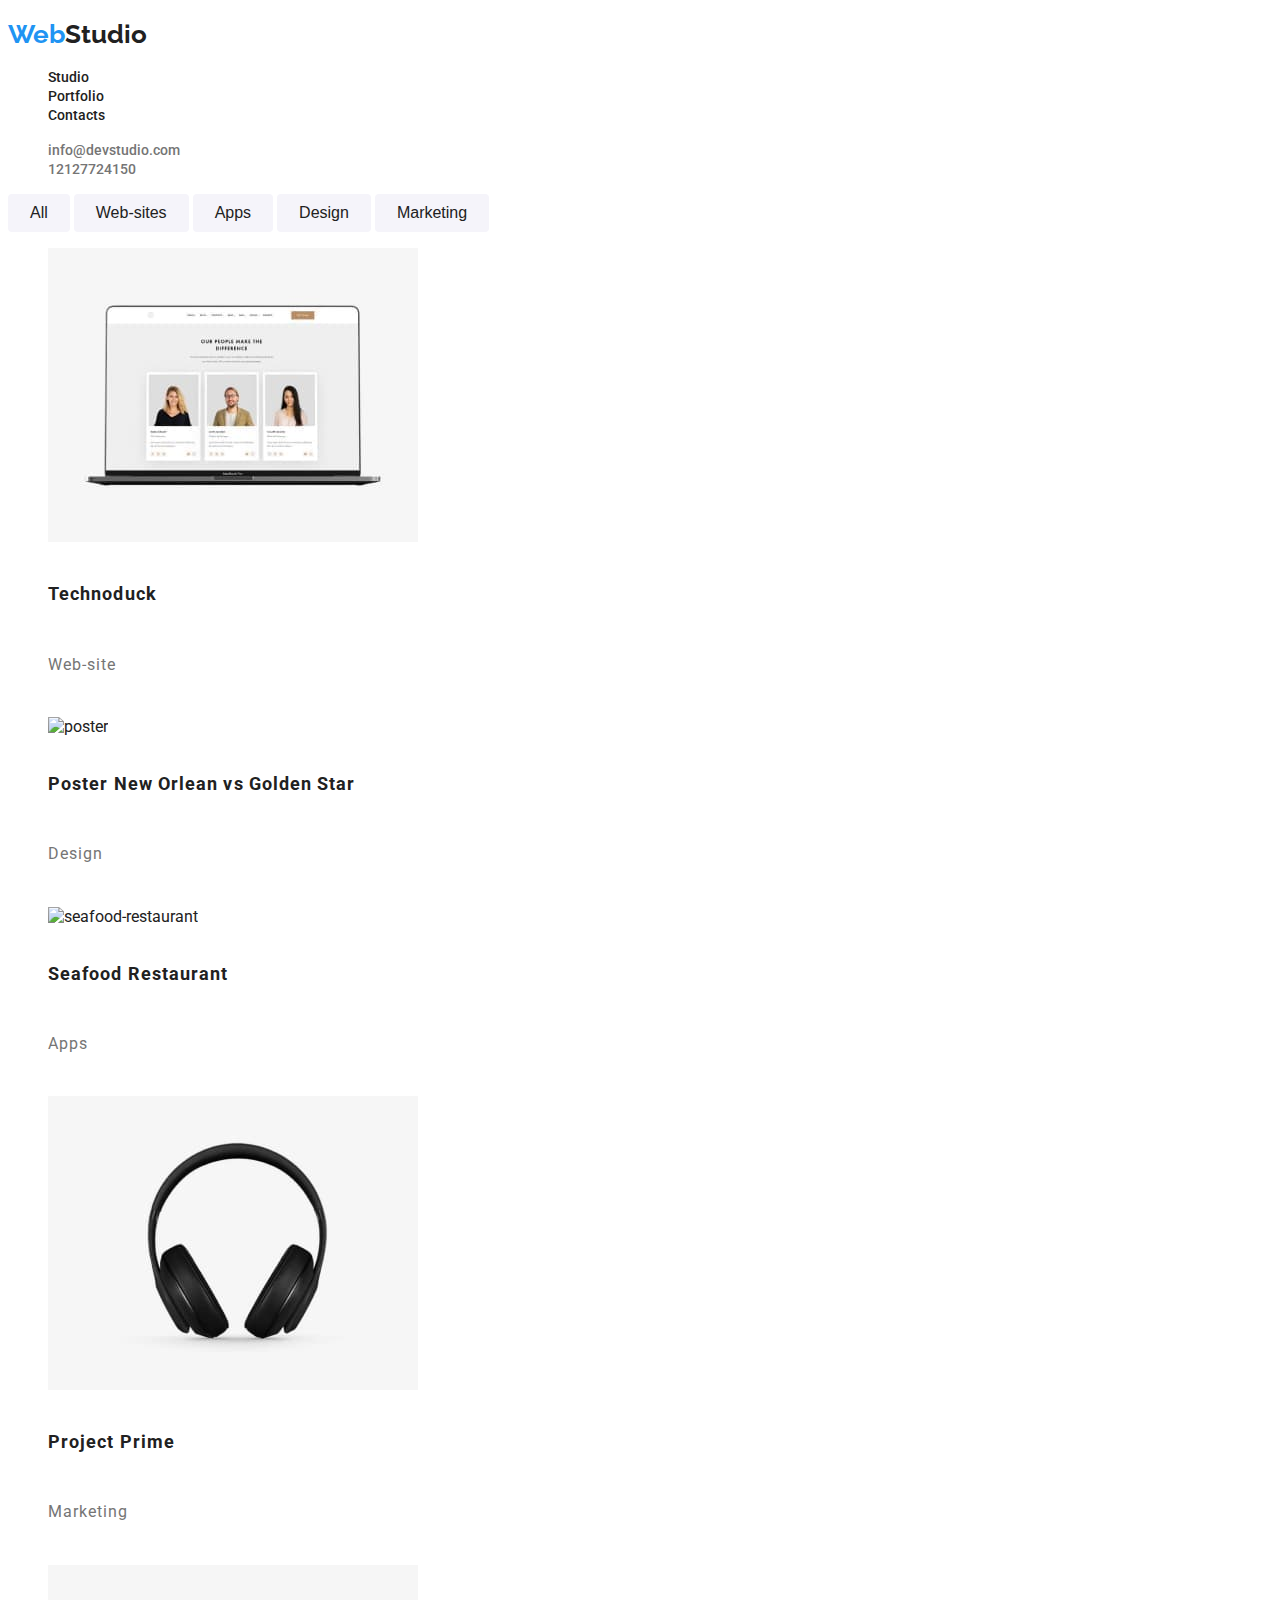
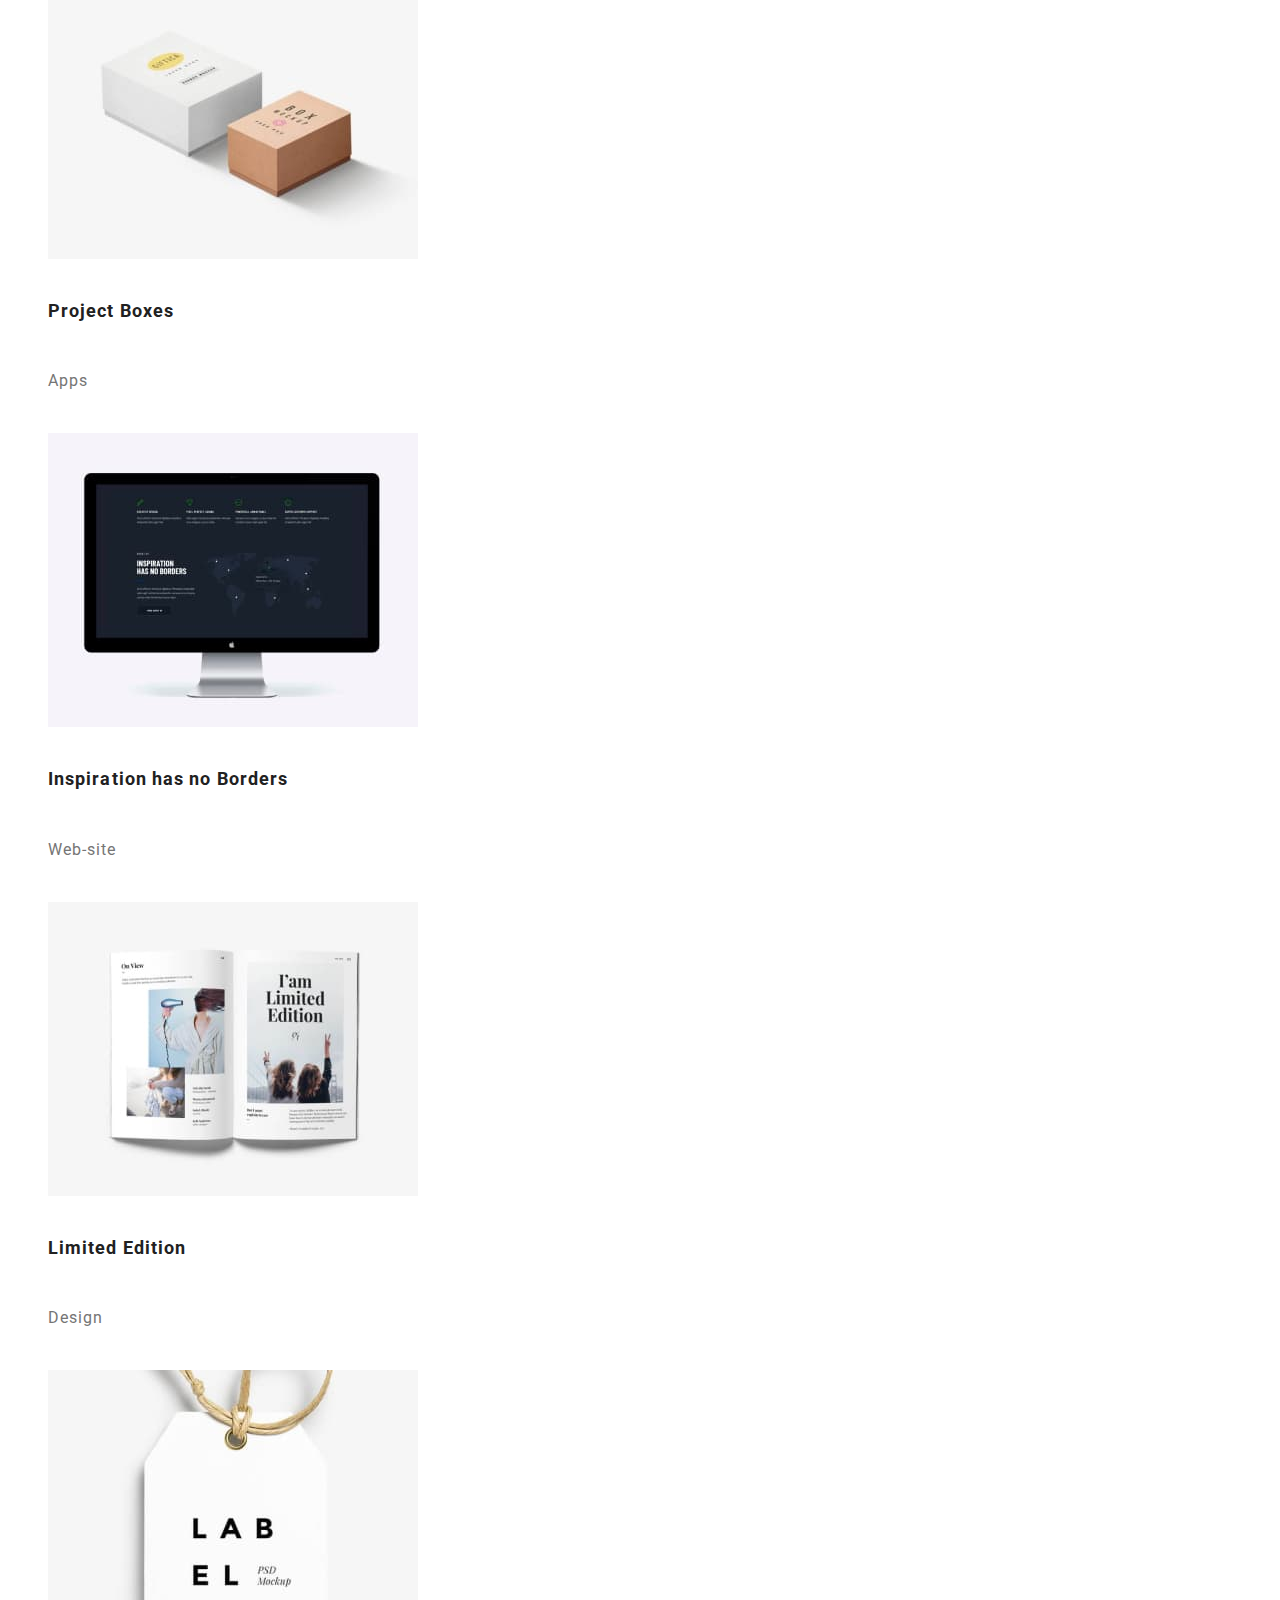
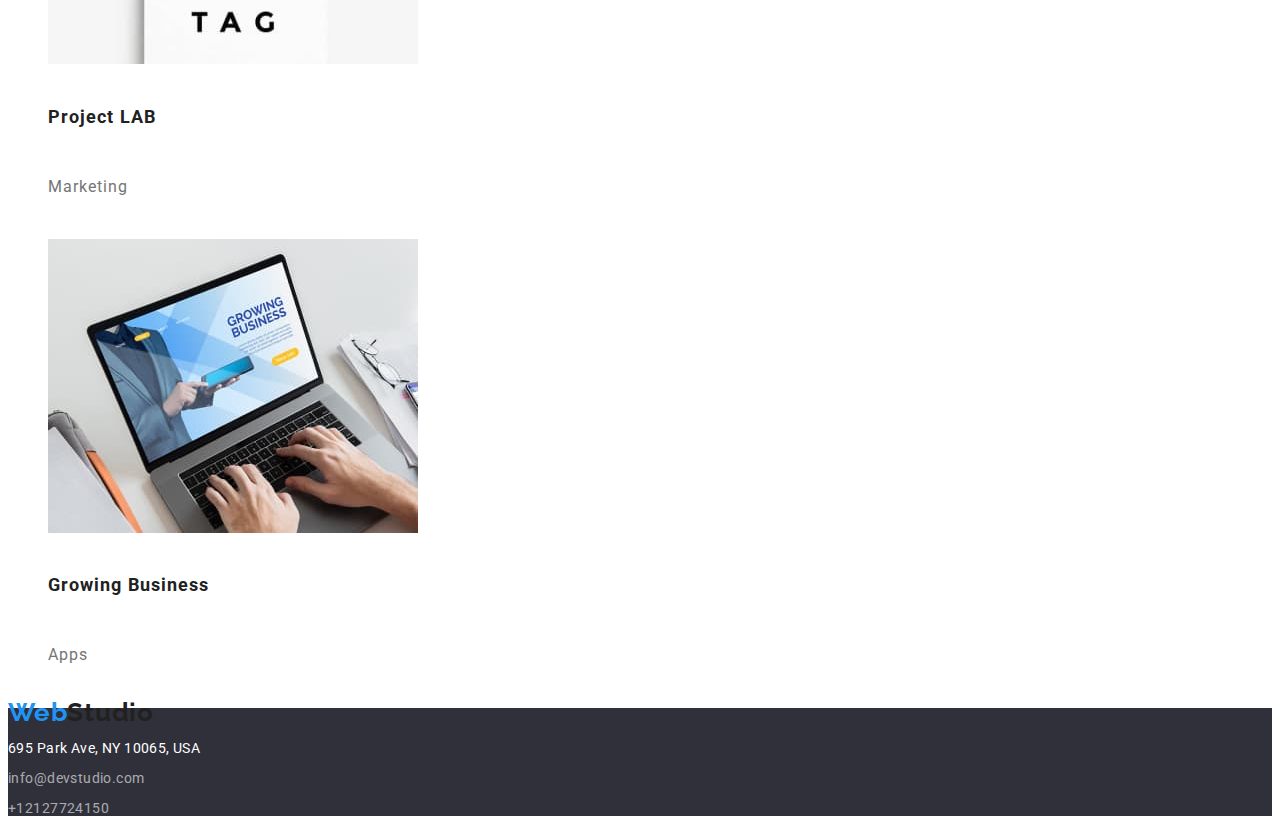
==== portofoliu.html @ d5cae581 "Initial commit" ====
<!DOCTYPE html>
<html lang="en">
  <head>
    <meta charset="UTF-8" />
    <meta name="viewport" content="width=device-width, initial-scale=1.0" />
    <link rel="preconnect" href="https://fonts.googleapis.com" />
    <link rel="preconnect" href="https://fonts.gstatic.com" crossorigin />
    <link
      href="https://fonts.googleapis.com/css2?family=Raleway:ital,wght@0,100..900;1,100..900&display=swap"
      rel="stylesheet"
    />
    <link rel="preconnect" href="https://fonts.googleapis.com" />
    <link rel="preconnect" href="https://fonts.gstatic.com" crossorigin />
    <link
      href="https://fonts.googleapis.com/css2?family=Roboto:ital,wght@0,100;0,300;0,400;0,500;0,700;0,900;1,100;1,300;1,400;1,500;1,700;1,900&display=swap"
      rel="stylesheet"
    />
    <link rel="stylesheet" href="/.css/style.css" />
    <title>Document</title>
  </head>
  <body>
    <!--header section-->
    <header class="header">
      <nav class="header__navigation">
        <div class="logo">
          <h3>
            <a href="#">Web<span>Studio</span></a>
          </h3>
        </div>

        <ul class="about">
          <li><a class="about__studio" href="index.html">Studio</a></li>
          <li><a href="portofoliu.html">Portfolio</a></li>
          <li><a href="#">Contacts</a></li>
        </ul>
      </nav>
      <!--info section-->
      <div>
        <ul class="header__info">
          <li>
            <a class="header__mail" href="mailto:info@devstudio.com"
              >info@devstudio.com</a
            >
          </li>
          <li><a href="tel:+12127724150">12127724150</a></li>
        </ul>
      </div>
    </header>

    <main>
      <!--buttons section-->
      <section class="buttons">
        <button type="button">All</button>
        <button type="button">Web-sites</button>
        <button type="button">Apps</button>
        <button type="button">Design</button>
        <button type="button">Marketing</button>
      </section>

      <!--images section-->
      <section class="img">
        <ul>
          <li>
            <img src="images/Technoduck.jpg" alt="laptop" width="150" />
            <h5>Technoduck</h5>
            <h6>Web-site</h6>
          </li>
          <li>
            <img
              src="images/Poster-New-Orlean-vs-Golden-Star.jpg"
              alt="poster"
              width="150"
            />
            <h5>Poster New Orlean vs Golden Star</h5>
            <h6>Design</h6>
          </li>
          <li>
            <img
              src="images/Seafood-Restaurant.jpg"
              alt="seafood-restaurant"
              width="150"
            />
            <h5>Seafood Restaurant</h5>
            <h6>Apps</h6>
          </li>
        </ul>
        <ul>
          <li>
            <img src="images/Project-Prime.jpg" alt="ear-phones" width="150" />
            <h5>Project Prime</h5>
            <h6>Marketing</h6>
          </li>
          <li>
            <img src="images/Project-Boxes.jpg" alt="two-boxex" width="150" />
            <h5>Project Boxes</h5>
            <h6>Apps</h6>
          </li>
          <li>
            <img
              src="images/Inspiration-has-no-Borders.jpg"
              alt="monitor-pc"
              width="150"
            />
            <h5>Inspiration has no Borders</h5>
            <h6>Web-site</h6>
          </li>
        </ul>
        <ul>
          <li>
            <img src="images/Limited-Edition.jpg" alt="book" width="150" />
            <h5>Limited Edition</h5>
            <h6>Design</h6>
          </li>
          <li>
            <img src="images/Project-LAB.jpg" alt="book-mark" width="150" />
            <h5>Project LAB</h5>
            <h6>Marketing</h6>
          </li>
          <li>
            <img
              src="images/Growing-Business.jpg"
              alt="laptop-description"
              width="150"
            />
            <h5>Growing Business</h5>
            <h6>Apps</h6>
          </li>
        </ul>
      </section>
    </main>

    <!--footer section-->
    <footer class="footer">
      <h3>
        <a class="footer__logo" href="#">Web<span>Studio</span></a>
      </h3>
      <address class="footer__adr">695 Park Ave, NY 10065, USA</address>
      <p>
        <a class="footer__mail" href="mailto:info@devstudio.com"
          >info@devstudio.com</a
        >
      </p>
      <a class="footer__tel" href="tel:+12127724150">+12127724150</a>
    </footer>
  </body>
</html>
---- .css/style.css ----
:root {
  --blue: rgb(32, 148, 243);
  --white: rgba(255, 255, 255, 1);
  --black: rgba(33, 33, 33, 1);
  --light-black: rgba(117, 117, 117, 1);
  --button-color: #f5f4fa;
  --footer-color: rgba(47, 48, 58, 1);
  --another-color: rgba(255, 255, 255, 0.6);
  --button-color: rgba(245, 244, 250, 1);
  --primary-font: 'roboto', sans-serif;
  --secundary-font: 'raleway', sans-serif;
}

body {
  font-family: var(--primary-font);
  color: var(--black);
}

main {
  font-family: var(--primary-font);
}
li {
  list-style: none;
}
a {
  text-decoration: none;
}

.logo a {
  text-decoration: none;
  color: var(--blue);
  font-family: var(--secundary-font);
  font-size: 26px;
}
.logo a span {
  color: var(--black);
}
.about a {
  font-weight: 500;
  font-size: 14px;
  line-height: 16px;
  color: var(--black);
}
.about a:hover {
  color: var(--blue);
}
.about a:focus {
  color: var(--blue);
}

.header__info a {
  color: var(--light-black);
  font-weight: 500;
  font-size: 14px;
  line-height: 16px;
}
.header__info a:hover {
  display: flex;
  color: var(--blue);
}
.header__info a:focus {
  color: var(--blue);
}
.solution {
  background-color: var(--footer-color);
}
.solution__title {
  color: var(--white);
  font-family: var(--primary-font);
  font-size: 44px;
  font-weight: 900;
  line-height: 60px;
  letter-spacing: 0.06em;
  text-align: center;
}
.button {
  cursor: pointer;
  font-family: var(--primary-font);
  color: var(--white);
  font-size: 16px;
  font-weight: 700;
  line-height: 30px;
  letter-spacing: 0.06em;
  text-align: center;
  background-color: var(--blue);
  border-radius: 4px;
  border: none;
  padding: 10px 19px 10px 20px;
}
.button:hover {
  border: none;
  background-color: blue;
  color: var(--white);
}
.button:focus {
  background-color: blue;
  opacity: 0.9;
}

.hero-section h5 {
  font-size: 14px;
  font-weight: 700;
  line-height: 16.41px;
  letter-spacing: 0.03em;
  text-align: left;
}
.hero-section p {
  font-size: 14px;
  font-weight: 400;
  line-height: 24px;
  letter-spacing: 0.03em;
  text-align: left;
}
.main h2 {
  font-size: 36px;
  font-weight: 700;
  line-height: 42.19px;
  letter-spacing: 0.03em;
  text-align: center;
}

.what-we-do img {
  width: 370px;
  height: 294px;
  top: 1061px;
  left: 215px;
  gap: 0px;
}
.the-team img {
  width: 270px;
  height: 260px;
  top: 1635px;
  left: 215px;
  gap: 0px;
}
.the-team h5 {
  font-size: 16px;
  font-weight: 500;
  line-height: 18.75px;
  letter-spacing: 0.03em;
  text-align: center;
}
.the-team p {
  font-size: 16px;
  font-weight: 400;
  line-height: 18.75px;
  letter-spacing: 0.03em;
  text-align: center;
  color: var(--light-black);
}
.buttons button {
  cursor: pointer;
  background-color: var(--button-color);
  font-weight: 500;
  font-size: 16px;
  line-height: 26px;
  color: var(--black);
  align-content: center;
  border-radius: 4px;
  border: none;
  padding: 6px 22px;
}

.buttons :hover {
  background-color: var(--blue);
  color: var(--white);
}

.buttons :focus {
  color: var(--white);
  background-color: var(--blue);
}

.img img {
  width: 370px;
  height: 294px;
}

.img h5 {
  font-weight: 700;
  font-size: 18px;
  line-height: 36px;
  color: var(--black);
  letter-spacing: 0.06em;
}

.img h6 {
  font-weight: 400;
  font-size: 16px;
  line-height: 30px;
  color: var(--light-black);
  letter-spacing: 0.06em;
}
.footer {
  background-color: var(--footer-color);
  font-family: var(--primary-font);
  font-weight: 400;
  font-size: 14px;
  line-height: 16px;
  letter-spacing: 0.03em;
}
.footer__adr:hover,
.footer__mail:hover,
.footer__tel:hover {
  color: var(--blue);
}
.footer__adr:focus,
.footer__mail:focus,
.footer__tel:focus {
  color: var(--blue);
}

.footer__logo {
  text-decoration: none;
  font-weight: 700;
  color: var(--blue);
  font-family: var(--secundary-font);
  line-height: 30%;
  font-size: 26px;
  letter-spacing: 0.03em;
}

.footer__logo span {
  color: var(--black);
}
.footer__adr {
  font-style: normal;
  color: var(--white);
}

.footer__mail,
.footer__tel {
  color: var(--another-color);
}
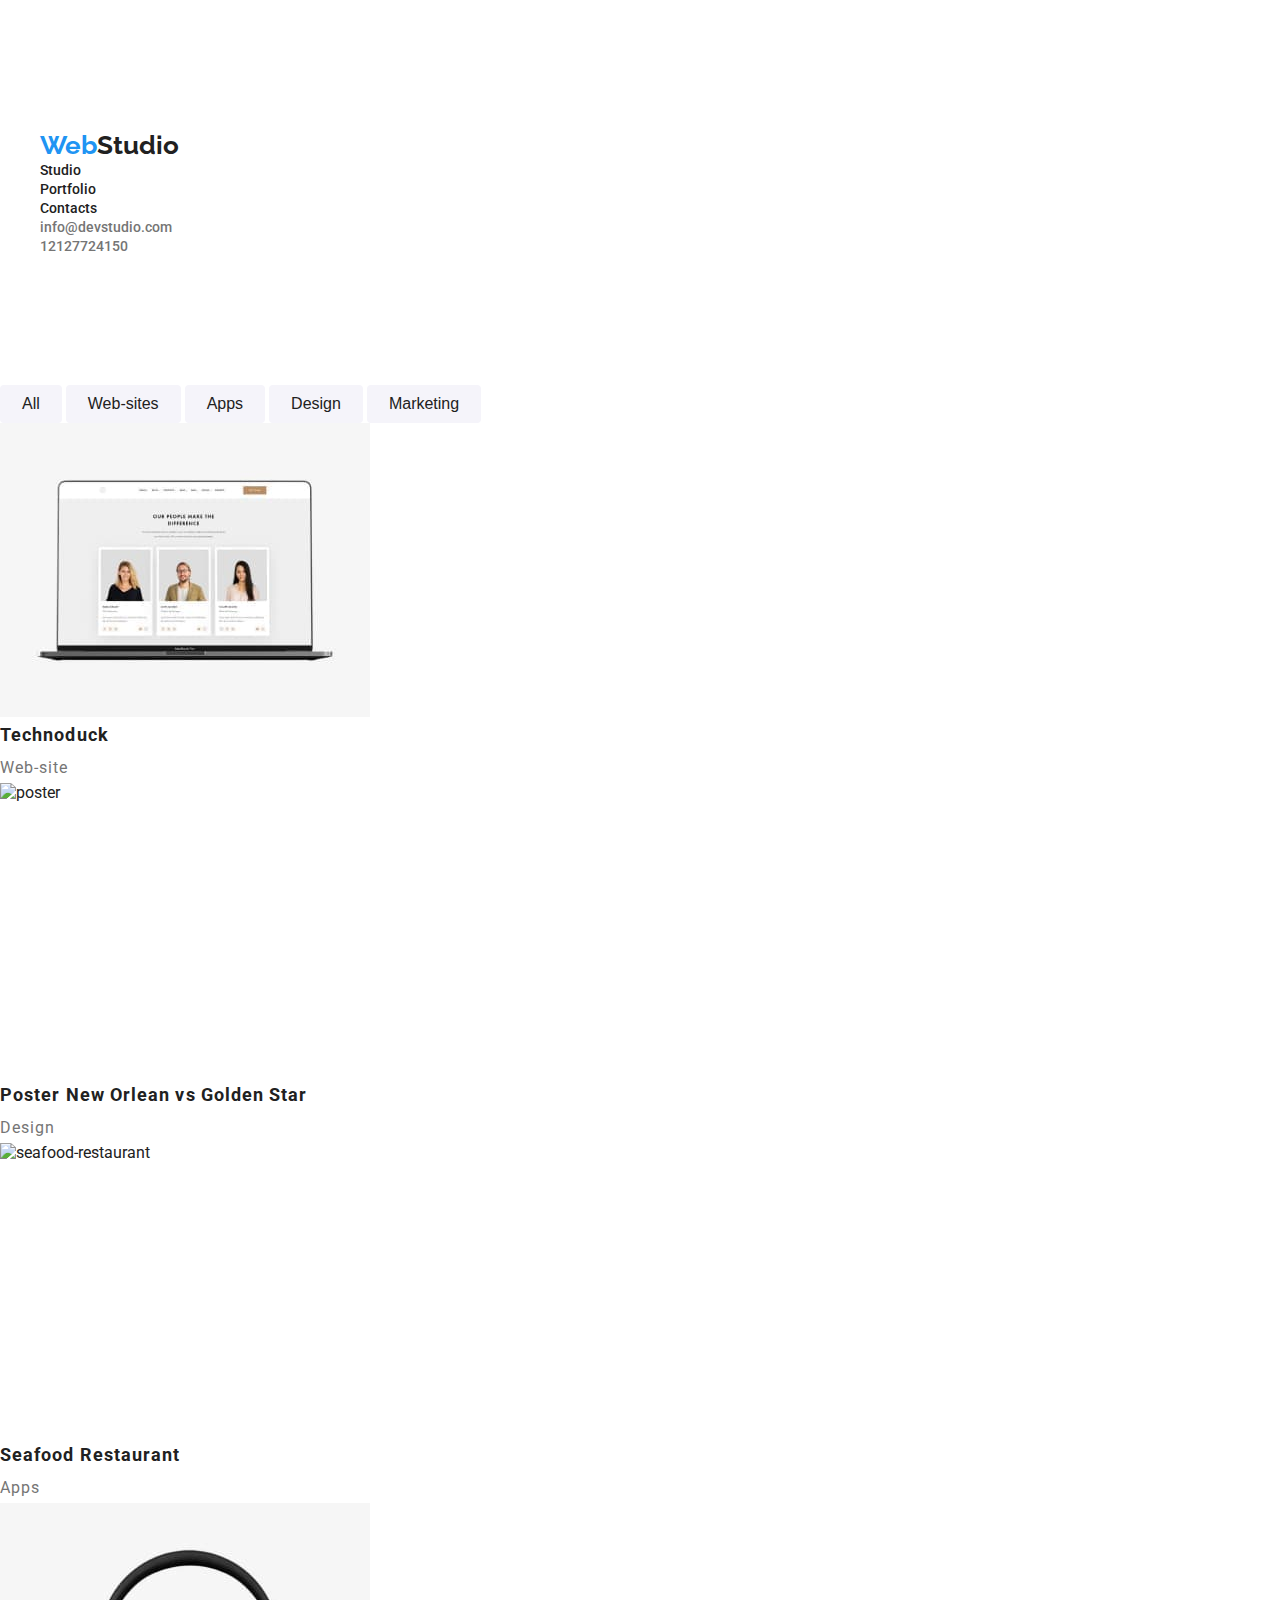
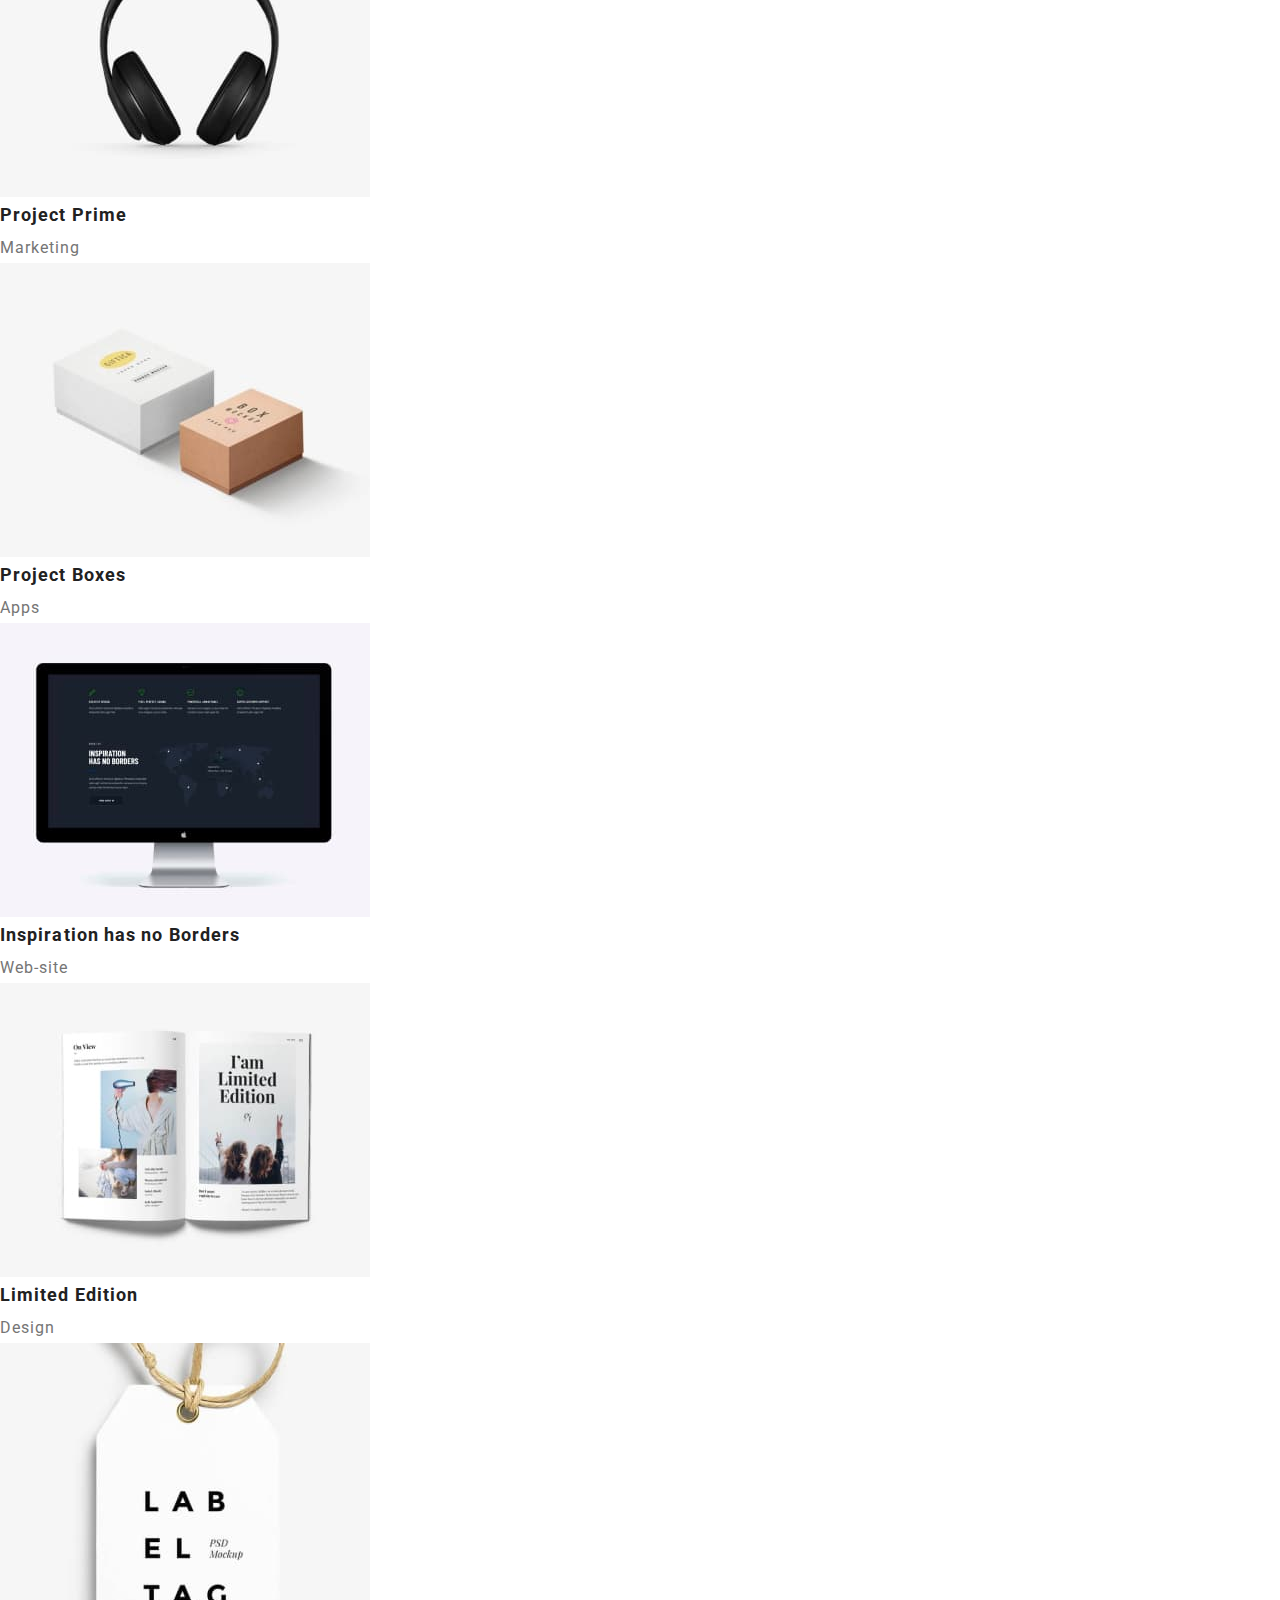
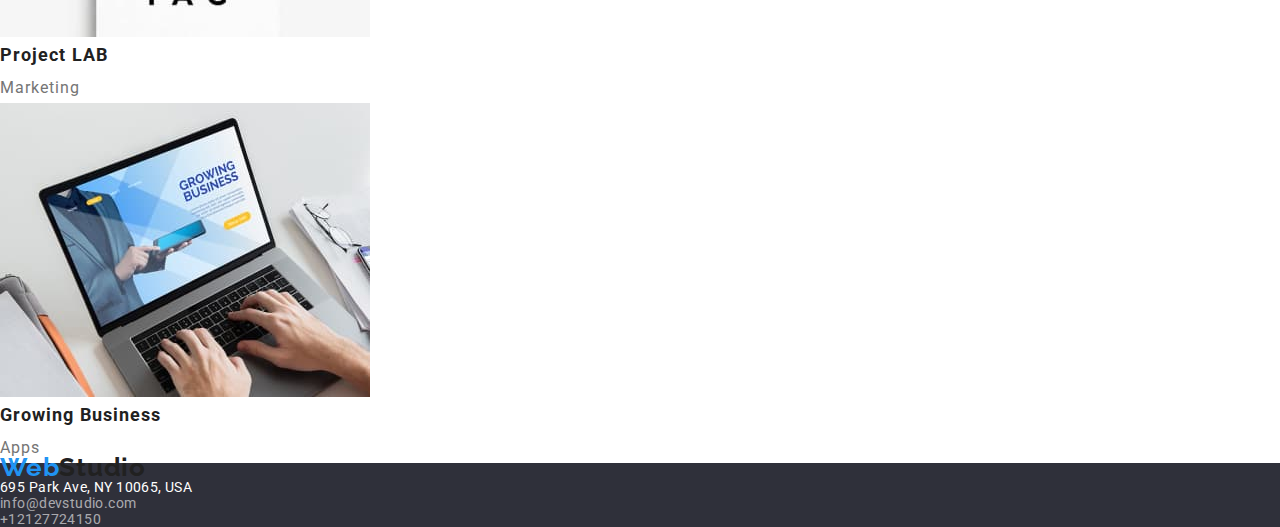
==== commit 8a7e8b14: "portofoliu" ====
--- a/portofoliu.html
+++ b/portofoliu.html
@@ -16,12 +16,15 @@
       rel="stylesheet"
     />
     <link rel="stylesheet" href="/.css/style.css" />
-    <title>Document</title>
+    <link rel="stylesheet" href="node_modules/modern-normalize/modern-normalize.css">
+
+    <title>Pagina de Portofoliu</title>
   </head>
   <body>
     <!--header section-->
     <header class="header">
-      <nav class="header__navigation">
+      <div class="container">
+        <nav class="header__navigation">
         <div class="logo">
           <h3>
             <a href="#">Web<span>Studio</span></a>
@@ -44,6 +47,7 @@
           </li>
           <li><a href="tel:+12127724150">12127724150</a></li>
         </ul>
+      </div>
       </div>
     </header>
 
--- a/.css/style.css
+++ b/.css/style.css
@@ -11,6 +11,16 @@
   --secundary-font: 'raleway', sans-serif;
 }
 
+* {
+  margin: 0;
+  padding: 0;
+}
+
+img {
+  display: block;
+  max-width: 100%;
+  height: auto;
+}
 body {
   font-family: var(--primary-font);
   color: var(--black);
@@ -18,6 +28,15 @@
 
 main {
   font-family: var(--primary-font);
+}
+
+.container {
+  padding-top: 130px;
+  padding-bottom: 130px;  
+  width: 1200px;
+  margin-left: auto;
+  margin-right: auto;
+
 }
 li {
   list-style: none;
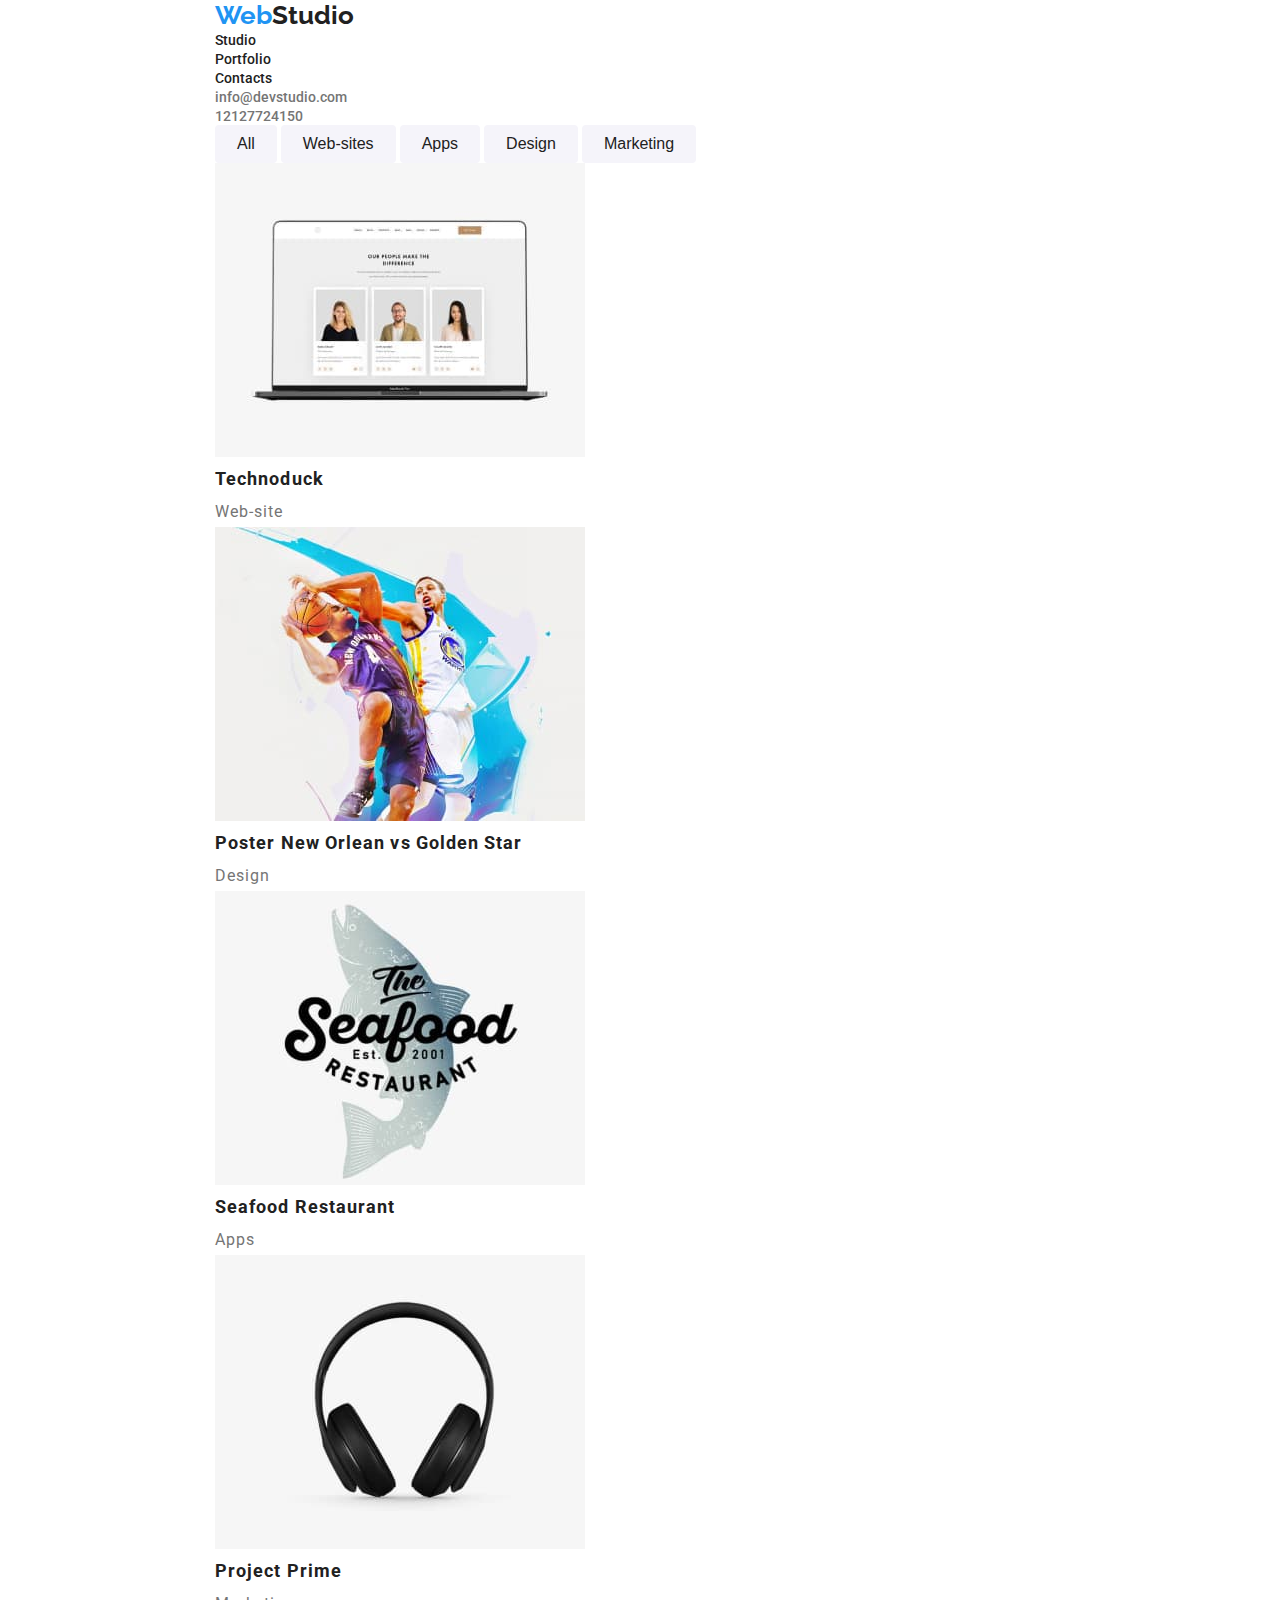
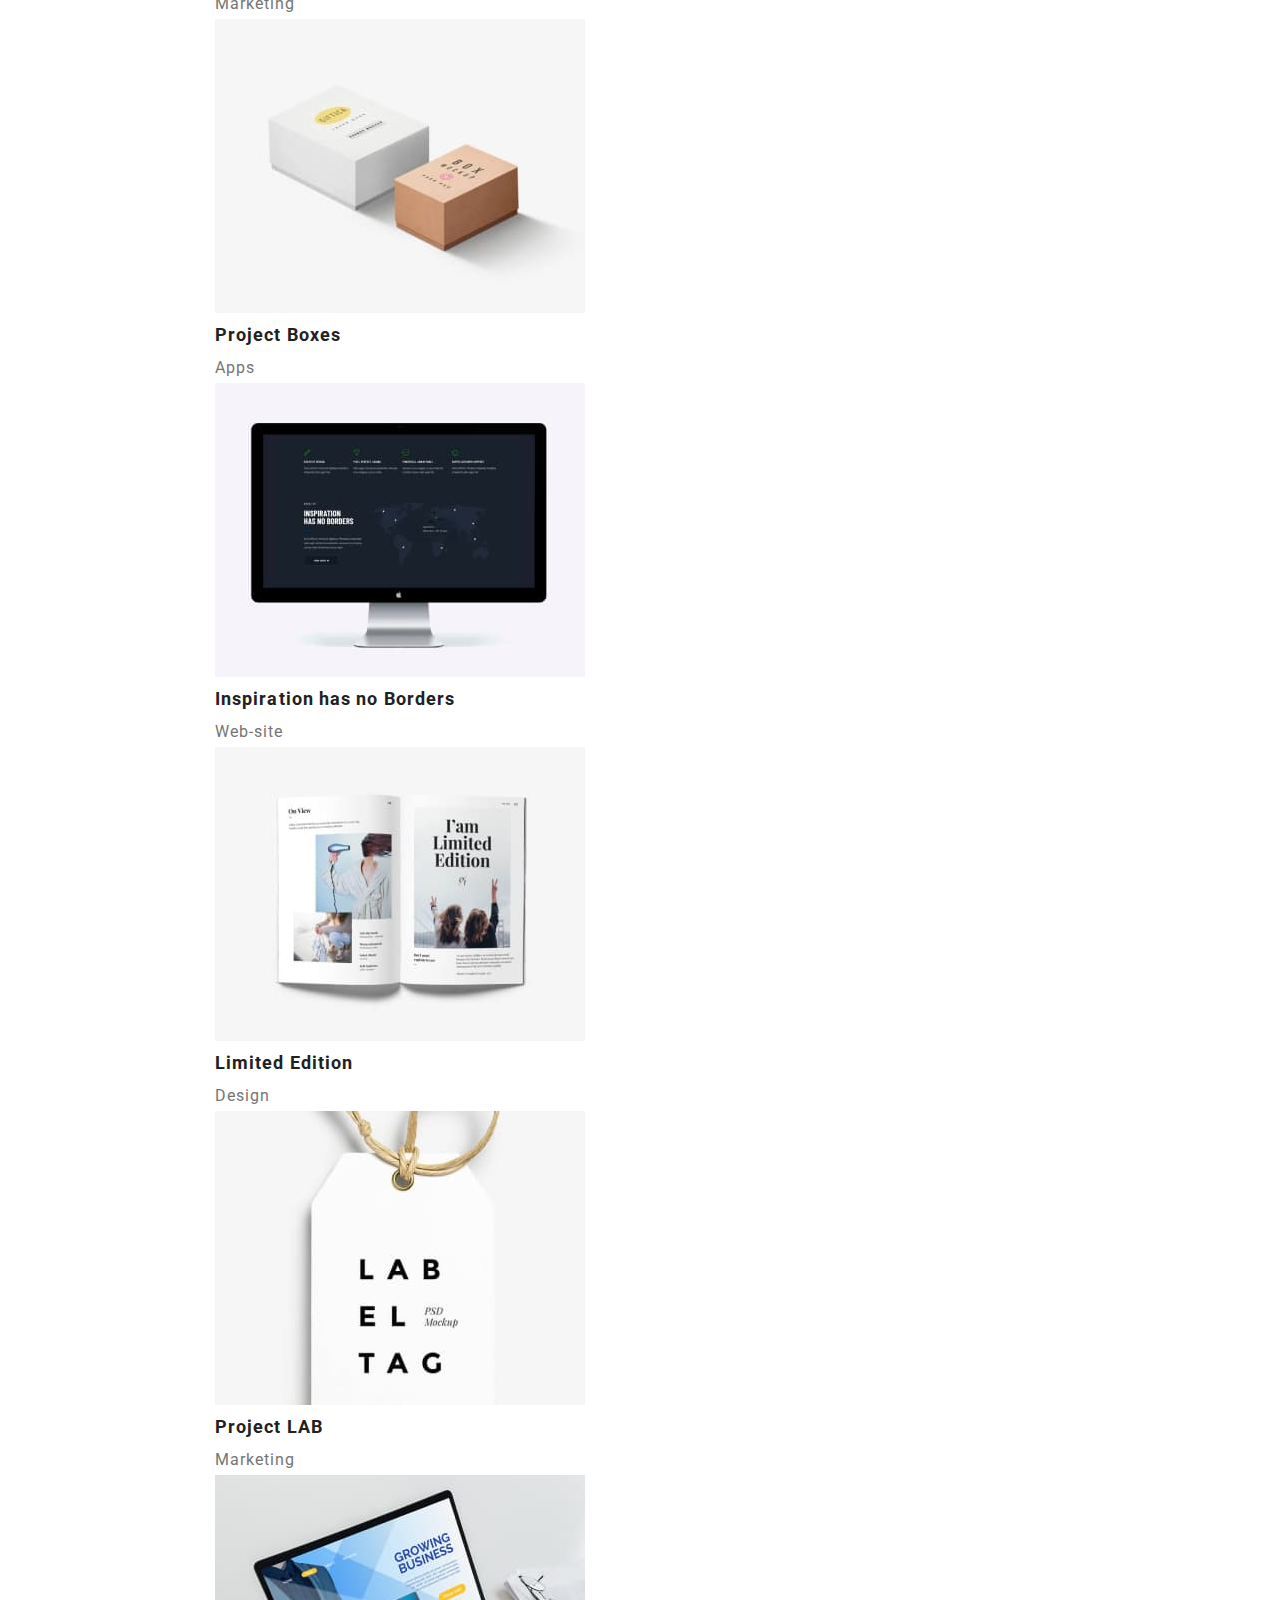
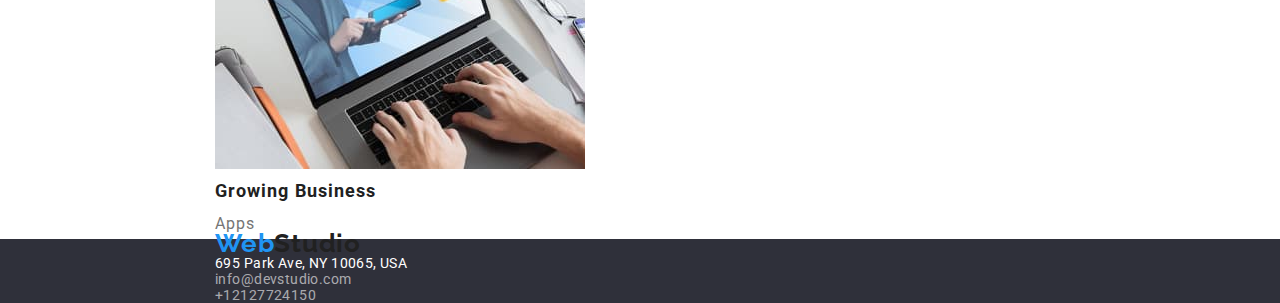
==== commit 623b3a38: "flex" ====
--- a/portofoliu.html
+++ b/portofoliu.html
@@ -24,7 +24,7 @@
     <!--header section-->
     <header class="header">
       <div class="container">
-        <nav class="header__navigation">
+      <nav class="header__navigation">
         <div class="logo">
           <h3>
             <a href="#">Web<span>Studio</span></a>
@@ -48,11 +48,12 @@
           <li><a href="tel:+12127724150">12127724150</a></li>
         </ul>
       </div>
-      </div>
+      </div>  
     </header>
 
     <main>
       <!--buttons section-->
+    <div class="container">
       <section class="buttons">
         <button type="button">All</button>
         <button type="button">Web-sites</button>
@@ -131,10 +132,13 @@
           </li>
         </ul>
       </section>
+      </div>
+      </div>
     </main>
-
+  
     <!--footer section-->
     <footer class="footer">
+       <div class="container">
       <h3>
         <a class="footer__logo" href="#">Web<span>Studio</span></a>
       </h3>
@@ -145,6 +149,7 @@
         >
       </p>
       <a class="footer__tel" href="tel:+12127724150">+12127724150</a>
+    </div>
     </footer>
   </body>
 </html>
--- a/.css/style.css
+++ b/.css/style.css
@@ -16,8 +16,12 @@
   padding: 0;
 }
 
+html {
+  box-sizing: border-box;
+
+}
 img {
-  display: block;
+  
   max-width: 100%;
   height: auto;
 }
@@ -31,18 +35,14 @@
 }
 
 .container {
-  padding-top: 130px;
-  padding-bottom: 130px;  
-  width: 1200px;
-  margin-left: auto;
-  margin-right: auto;
-
+ padding: 0 215px;
 }
 li {
   list-style: none;
 }
 a {
   text-decoration: none;
+  color: inherit;
 }
 
 .logo a {
@@ -82,8 +82,12 @@
 }
 .solution {
   background-color: var(--footer-color);
+  width: 1600px;  
+  height: 600px;
 }
 .solution__title {
+  width: 696px;
+  height: 120px;
   color: var(--white);
   font-family: var(--primary-font);
   font-size: 44px;
@@ -91,6 +95,14 @@
   line-height: 60px;
   letter-spacing: 0.06em;
   text-align: center;
+  padding: 200px 452px 30px 237px;
+  
+  
+}
+.but {
+  text-align: center;
+  
+  
 }
 .button {
   cursor: pointer;
@@ -104,7 +116,10 @@
   background-color: var(--blue);
   border-radius: 4px;
   border: none;
-  padding: 10px 19px 10px 20px;
+  width: 200px;
+  height: 50px;
+  margin: 0 700px 200px 485px;
+ 
 }
 .button:hover {
   border: none;
@@ -116,6 +131,12 @@
   opacity: 0.9;
 }
 
+.hero-section 
+ {
+  
+  width: 1170;
+  height: 101;
+}
 .hero-section h5 {
   font-size: 14px;
   font-weight: 700;
@@ -138,6 +159,11 @@
   text-align: center;
 }
 
+,.about-img {
+  
+  flex-direction: row;
+  display: inline;
+}
 .what-we-do img {
   width: 370px;
   height: 294px;
@@ -157,14 +183,14 @@
   font-weight: 500;
   line-height: 18.75px;
   letter-spacing: 0.03em;
-  text-align: center;
+  
 }
 .the-team p {
   font-size: 16px;
   font-weight: 400;
   line-height: 18.75px;
   letter-spacing: 0.03em;
-  text-align: center;
+  
   color: var(--light-black);
 }
 .buttons button {
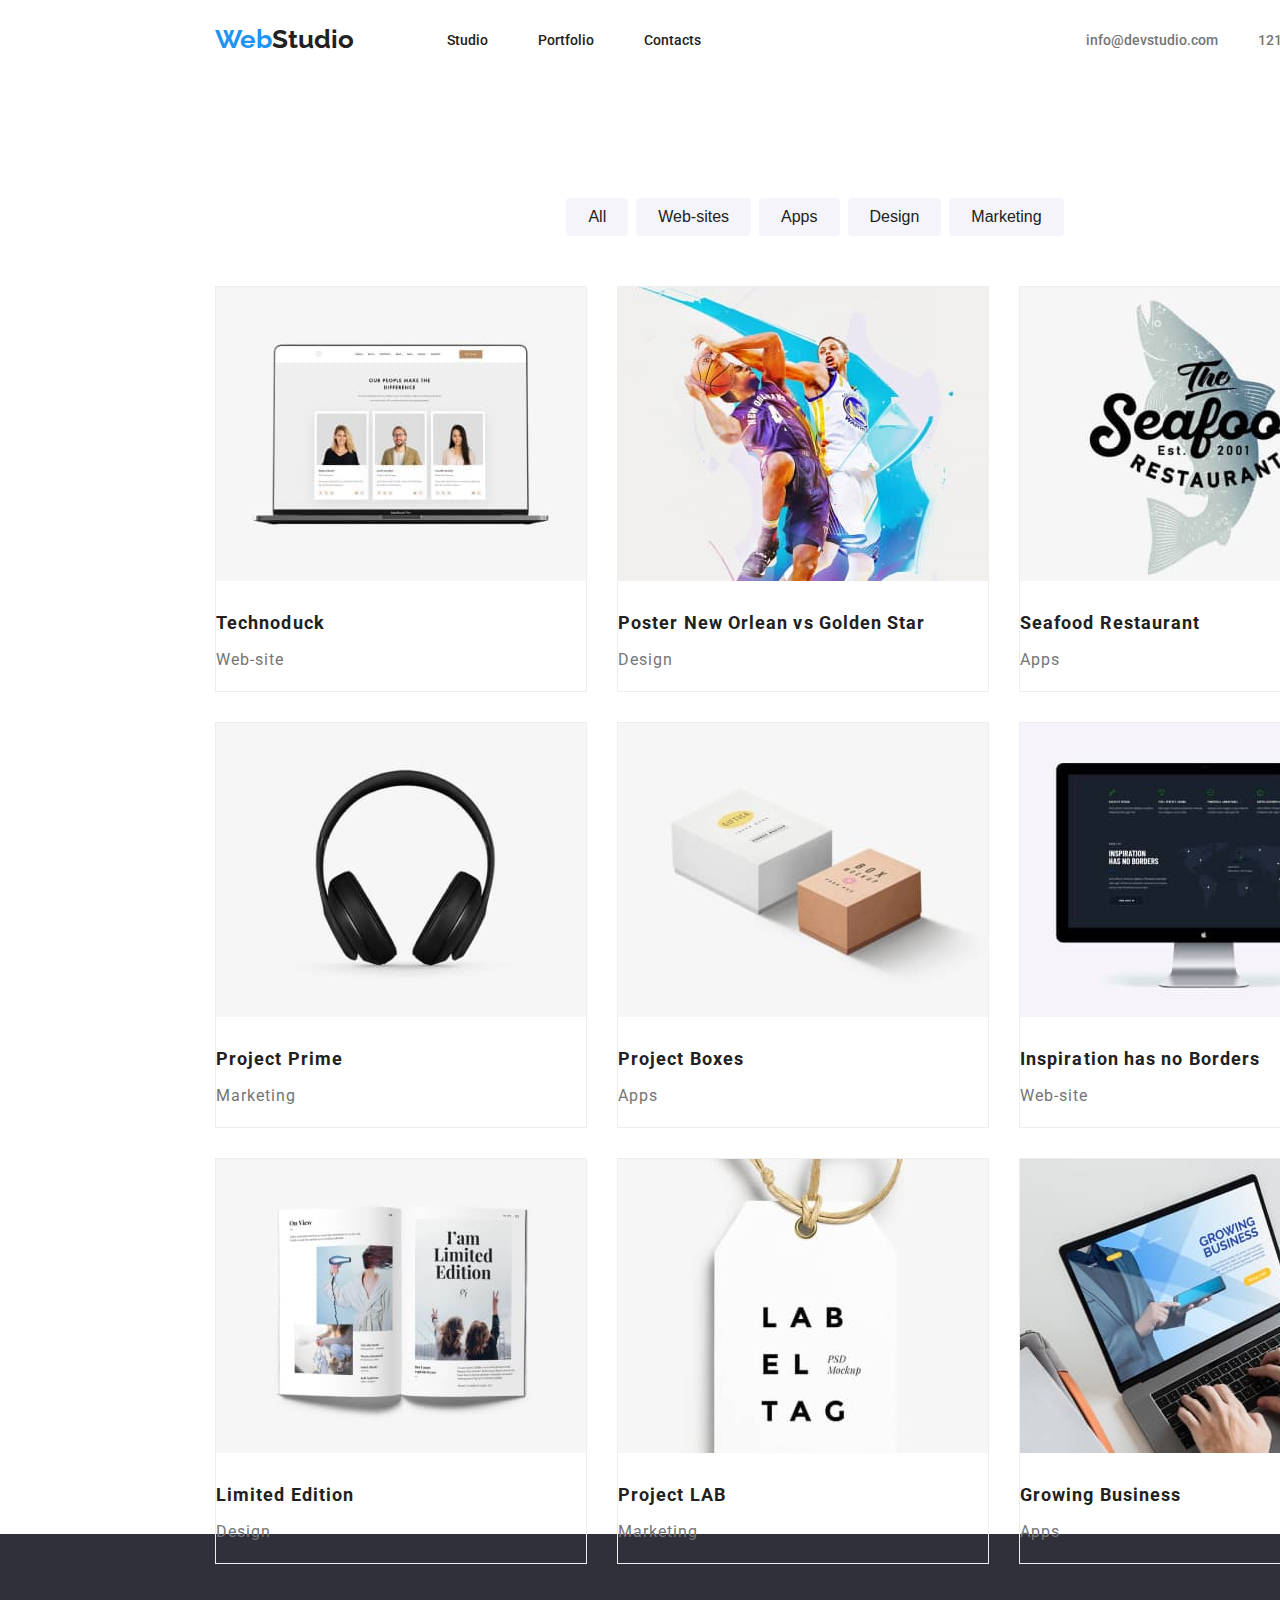
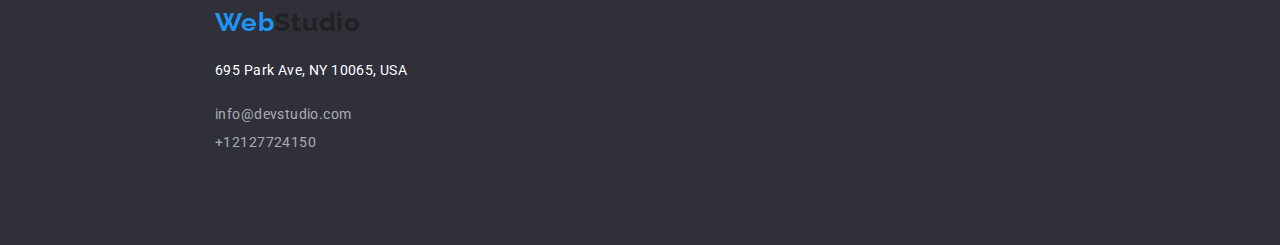
==== commit fa4f4a30: "revizuit padding-botton" ====
--- a/portofoliu.html
+++ b/portofoliu.html
@@ -3,57 +3,63 @@
   <head>
     <meta charset="UTF-8" />
     <meta name="viewport" content="width=device-width, initial-scale=1.0" />
+    <link rel="stylesheet" href="/.css/style.css" />
+    <link rel="preconnect" href="https://fonts.googleapis.com" />
+    <link rel="preconnect" href="https://fonts.gstatic.com" crossorigin />
+    <link
+      href="https://fonts.googleapis.com/css2?family=Roboto:ital,wght@0,100;0,300;0,400;0,500;0,700;0,900;1,100;1,300;1,400;1,500;1,700;1,900&display=swap"main
+      rel="stylesheet"
+    />
     <link rel="preconnect" href="https://fonts.googleapis.com" />
     <link rel="preconnect" href="https://fonts.gstatic.com" crossorigin />
     <link
       href="https://fonts.googleapis.com/css2?family=Raleway:ital,wght@0,100..900;1,100..900&display=swap"
       rel="stylesheet"
     />
-    <link rel="preconnect" href="https://fonts.googleapis.com" />
-    <link rel="preconnect" href="https://fonts.gstatic.com" crossorigin />
     <link
-      href="https://fonts.googleapis.com/css2?family=Roboto:ital,wght@0,100;0,300;0,400;0,500;0,700;0,900;1,100;1,300;1,400;1,500;1,700;1,900&display=swap"
       rel="stylesheet"
+      href="node_modules/modern-normalize/modern-normalize.css"
     />
-    <link rel="stylesheet" href="/.css/style.css" />
-    <link rel="stylesheet" href="node_modules/modern-normalize/modern-normalize.css">
+    <title>Document</title>
+  </head>
 
-    <title>Pagina de Portofoliu</title>
-  </head>
   <body>
     <!--header section-->
     <header class="header">
       <div class="container">
-      <nav class="header__navigation">
-        <div class="logo">
-          <h3>
-            <a href="#">Web<span>Studio</span></a>
-          </h3>
+        <nav class="header__navigation">
+          <div class="logo">
+            <h3>
+              <a href="#">Web<span>Studio</span></a>
+            </h3>
+          </div>
+          <div class="about">
+            <ul>
+              <li><a class="about__studio" href="index.html">Studio</a></li>
+              <li><a href="portofoliu.html">Portfolio</a></li>
+              <li><a href="#">Contacts</a></li>
+            </ul>
+          </div>
+        </nav>
+        <!--info section-->
+        <div>
+          <ul class="header__info">
+            <li>
+              <a class="header__mail" href="mailto:info@devstudio.com"
+                >info@devstudio.com</a
+              >
+            </li>
+            <li><a href="tel:+12127724150">12127724150</a></li>
+          </ul>
         </div>
-
-        <ul class="about">
-          <li><a class="about__studio" href="index.html">Studio</a></li>
-          <li><a href="portofoliu.html">Portfolio</a></li>
-          <li><a href="#">Contacts</a></li>
-        </ul>
-      </nav>
-      <!--info section-->
-      <div>
-        <ul class="header__info">
-          <li>
-            <a class="header__mail" href="mailto:info@devstudio.com"
-              >info@devstudio.com</a
-            >
-          </li>
-          <li><a href="tel:+12127724150">12127724150</a></li>
-        </ul>
       </div>
-      </div>  
     </header>
 
-    <main>
+    <main class="portofoliu-main" >
       <!--buttons section-->
-    <div class="container">
+    
+      <div>
+        <div class="container">
       <section class="buttons">
         <button type="button">All</button>
         <button type="button">Web-sites</button>
@@ -64,13 +70,13 @@
 
       <!--images section-->
       <section class="img">
-        <ul>
-          <li>
+        <ul class="images">
+          <li class="img-p">
             <img src="images/Technoduck.jpg" alt="laptop" width="150" />
             <h5>Technoduck</h5>
             <h6>Web-site</h6>
           </li>
-          <li>
+          <li class="img-p">
             <img
               src="images/Poster-New-Orlean-vs-Golden-Star.jpg"
               alt="poster"
@@ -79,7 +85,7 @@
             <h5>Poster New Orlean vs Golden Star</h5>
             <h6>Design</h6>
           </li>
-          <li>
+          <li class="img-p">
             <img
               src="images/Seafood-Restaurant.jpg"
               alt="seafood-restaurant"
@@ -88,19 +94,19 @@
             <h5>Seafood Restaurant</h5>
             <h6>Apps</h6>
           </li>
-        </ul>
-        <ul>
-          <li>
+        
+        
+          <li class="img-p">
             <img src="images/Project-Prime.jpg" alt="ear-phones" width="150" />
             <h5>Project Prime</h5>
             <h6>Marketing</h6>
           </li>
-          <li>
+          <li class="img-p">
             <img src="images/Project-Boxes.jpg" alt="two-boxex" width="150" />
             <h5>Project Boxes</h5>
             <h6>Apps</h6>
           </li>
-          <li>
+          <li class="img-p">
             <img
               src="images/Inspiration-has-no-Borders.jpg"
               alt="monitor-pc"
@@ -109,19 +115,19 @@
             <h5>Inspiration has no Borders</h5>
             <h6>Web-site</h6>
           </li>
-        </ul>
-        <ul>
-          <li>
+        
+        
+          <li class="img-p">
             <img src="images/Limited-Edition.jpg" alt="book" width="150" />
             <h5>Limited Edition</h5>
             <h6>Design</h6>
           </li>
-          <li>
+          <li class="img-p">
             <img src="images/Project-LAB.jpg" alt="book-mark" width="150" />
             <h5>Project LAB</h5>
             <h6>Marketing</h6>
           </li>
-          <li>
+          <li class="img-p">
             <img
               src="images/Growing-Business.jpg"
               alt="laptop-description"
@@ -131,25 +137,26 @@
             <h6>Apps</h6>
           </li>
         </ul>
+         
       </section>
       </div>
-      </div>
+     
     </main>
   
     <!--footer section-->
     <footer class="footer">
-       <div class="container">
-      <h3>
-        <a class="footer__logo" href="#">Web<span>Studio</span></a>
-      </h3>
-      <address class="footer__adr">695 Park Ave, NY 10065, USA</address>
-      <p>
-        <a class="footer__mail" href="mailto:info@devstudio.com"
-          >info@devstudio.com</a
-        >
-      </p>
-      <a class="footer__tel" href="tel:+12127724150">+12127724150</a>
-    </div>
+      <div class="container">
+        <h3>
+          <a class="footer__logo" href="#">Web<span>Studio</span></a>
+        </h3>
+        <address class="footer__adr">695 Park Ave, NY 10065, USA</address>
+        <p class="footer__m">
+          <a class="footer__mail" href="mailto:info@devstudio.com"
+            >info@devstudio.com</a
+          >
+        </p>
+        <a class="footer__tel" href="tel:+12127724150">+12127724150</a>
+      </div>
     </footer>
   </body>
 </html>
--- a/.css/style.css
+++ b/.css/style.css
@@ -18,10 +18,8 @@
 
 html {
   box-sizing: border-box;
-
 }
 img {
-  
   max-width: 100%;
   height: auto;
 }
@@ -30,13 +28,47 @@
   color: var(--black);
 }
 
-main {
-  font-family: var(--primary-font);
+.portofoliu-main {
+  width: 1170px;
+    height: 1360px;
+    padding-bottom: 94px;
+}
+html {
+  box-sizing: border-box;
 }
 
 .container {
- padding: 0 215px;
-}
+  padding: 24px 215px 25px 215px;
+  width: 1200px;
+  margin-left: auto;
+  margin-right: auto;
+}
+
+.header {
+  width: 1600px;
+  height: 80px;
+}
+
+.header .container {
+  display: flex;
+  justify-content: space-between;
+  align-items: center;
+}
+.header__navigation {
+  display: flex;
+  align-items: center;
+}
+
+.about {
+  padding-left: 93px;
+  padding-right: 385px;
+}
+
+.about ul {
+  display: flex;
+  gap: 50px;
+}
+
 li {
   list-style: none;
 }
@@ -66,7 +98,11 @@
 .about a:focus {
   color: var(--blue);
 }
-
+.header__info {
+  display: flex;
+  gap: 40px;
+  margin-right: 100px;
+}
 .header__info a {
   color: var(--light-black);
   font-weight: 500;
@@ -82,7 +118,7 @@
 }
 .solution {
   background-color: var(--footer-color);
-  width: 1600px;  
+  width: 1600px;
   height: 600px;
 }
 .solution__title {
@@ -96,13 +132,23 @@
   letter-spacing: 0.06em;
   text-align: center;
   padding: 200px 452px 30px 237px;
-  
-  
-}
+}
+.hero-section .hero-ul {
+  display: flex;
+}
+
+.hero-section {
+  width: 1170px;
+  height: 101px;
+}
+
+.hero-section__text {
+  height: 75px;
+  width: 270px;
+}
+
 .but {
   text-align: center;
-  
-  
 }
 .button {
   cursor: pointer;
@@ -119,23 +165,23 @@
   width: 200px;
   height: 50px;
   margin: 0 700px 200px 485px;
- 
 }
 .button:hover {
   border: none;
-  background-color: blue;
+  box-shadow: 0 6px 6px var(--blue);
   color: var(--white);
 }
 .button:focus {
-  background-color: blue;
-  opacity: 0.9;
-}
-
-.hero-section 
- {
   
-  width: 1170;
-  height: 101;
+box-shadow: 0 6px 6px var(--blue);
+}
+
+.hero-section {
+  padding-top: 94px;
+}
+
+.hero-ul {
+  gap: 30px;
 }
 .hero-section h5 {
   font-size: 14px;
@@ -143,6 +189,7 @@
   line-height: 16.41px;
   letter-spacing: 0.03em;
   text-align: left;
+  padding-bottom: 10px;
 }
 .hero-section p {
   font-size: 14px;
@@ -159,39 +206,92 @@
   text-align: center;
 }
 
-,.about-img {
+.what-we-do {
+  padding-top: 94px;
+  display: flex;
+  padding-bottom: 94px;
+}
+
+.about-img {
+  display: flex;
+  gap: 30px;
+  padding-top: 50px;
+  width: 1170px;
+  height: 386px;
+}
+
+.the-team {
+  background-color: var(--button-color);
+  display: flex;
+  padding-bottom: 94px;
+  width: 1600px;
+  height: 648px;
   
-  flex-direction: row;
-  display: inline;
+}
+.the-team ul {
+  display: flex;
+  gap: 30px;
+
+}
+.team {
+  padding-top: 94px;
+  padding-bottom: 50px;
+}
+.list-c {
+  width: 270px;
+  height: 368px;
+  background-color: var(--white);
+  border-bottom-left-radius: 4px;
+  border-bottom-right-radius: 4px;
+  box-shadow: 0px 2px 1px 0px rgba(0, 0, 0, 0.2);
+}
+
+.what-we-do {
+  width: 1170px;
+  height: 386px;
 }
 .what-we-do img {
   width: 370px;
   height: 294px;
   top: 1061px;
   left: 215px;
-  gap: 0px;
 }
 .the-team img {
   width: 270px;
   height: 260px;
   top: 1635px;
   left: 215px;
-  gap: 0px;
 }
 .the-team h5 {
   font-size: 16px;
   font-weight: 500;
   line-height: 18.75px;
   letter-spacing: 0.03em;
-  
+  padding-top: 30px;
+  padding-bottom: 10px;
+  text-align: center;
+  background-color: var(--white);
+  text-align: center;
 }
 .the-team p {
   font-size: 16px;
   font-weight: 400;
   line-height: 18.75px;
   letter-spacing: 0.03em;
-  
   color: var(--light-black);
+  text-align: center;
+  background-color: var(--white);
+}
+
+
+.buttons {
+  display: flex;
+      flex-direction: row;
+        justify-content: center;
+        padding-top: 94px;
+        padding-bottom: 50px;
+        gap: 8px;
+
 }
 .buttons button {
   cursor: pointer;
@@ -215,10 +315,19 @@
   color: var(--white);
   background-color: var(--blue);
 }
-
+.images {
+  display: flex;
+  gap: 30px;
+  flex-wrap: wrap;
+  padding-bottom: 94px;
+}
 .img img {
   width: 370px;
   height: 294px;
+  
+}
+.img {
+  
 }
 
 .img h5 {
@@ -227,6 +336,8 @@
   line-height: 36px;
   color: var(--black);
   letter-spacing: 0.06em;
+  padding-top: 20px;
+  padding-bottom: 4px;
 }
 
 .img h6 {
@@ -235,14 +346,24 @@
   line-height: 30px;
   color: var(--light-black);
   letter-spacing: 0.06em;
+  padding-bottom: 20px;
+}
+.img-p {
+  width: 370px;
+  height: 404px;
+  border: 1px solid rgba(238, 238, 238, 1)
 }
 .footer {
+  width: 1600px;
+  height: 251px;
   background-color: var(--footer-color);
   font-family: var(--primary-font);
   font-weight: 400;
   font-size: 14px;
   line-height: 16px;
   letter-spacing: 0.03em;
+  padding-top: 60px;
+ 
 }
 .footer__adr:hover,
 .footer__mail:hover,
@@ -269,11 +390,18 @@
   color: var(--black);
 }
 .footer__adr {
+  cursor: pointer;
   font-style: normal;
   color: var(--white);
-}
+  padding-top: 28px;
+}
+
 
 .footer__mail,
 .footer__tel {
   color: var(--another-color);
 }
+.footer__m {
+  padding-top: 28px;
+  padding-bottom: 12px;
+}
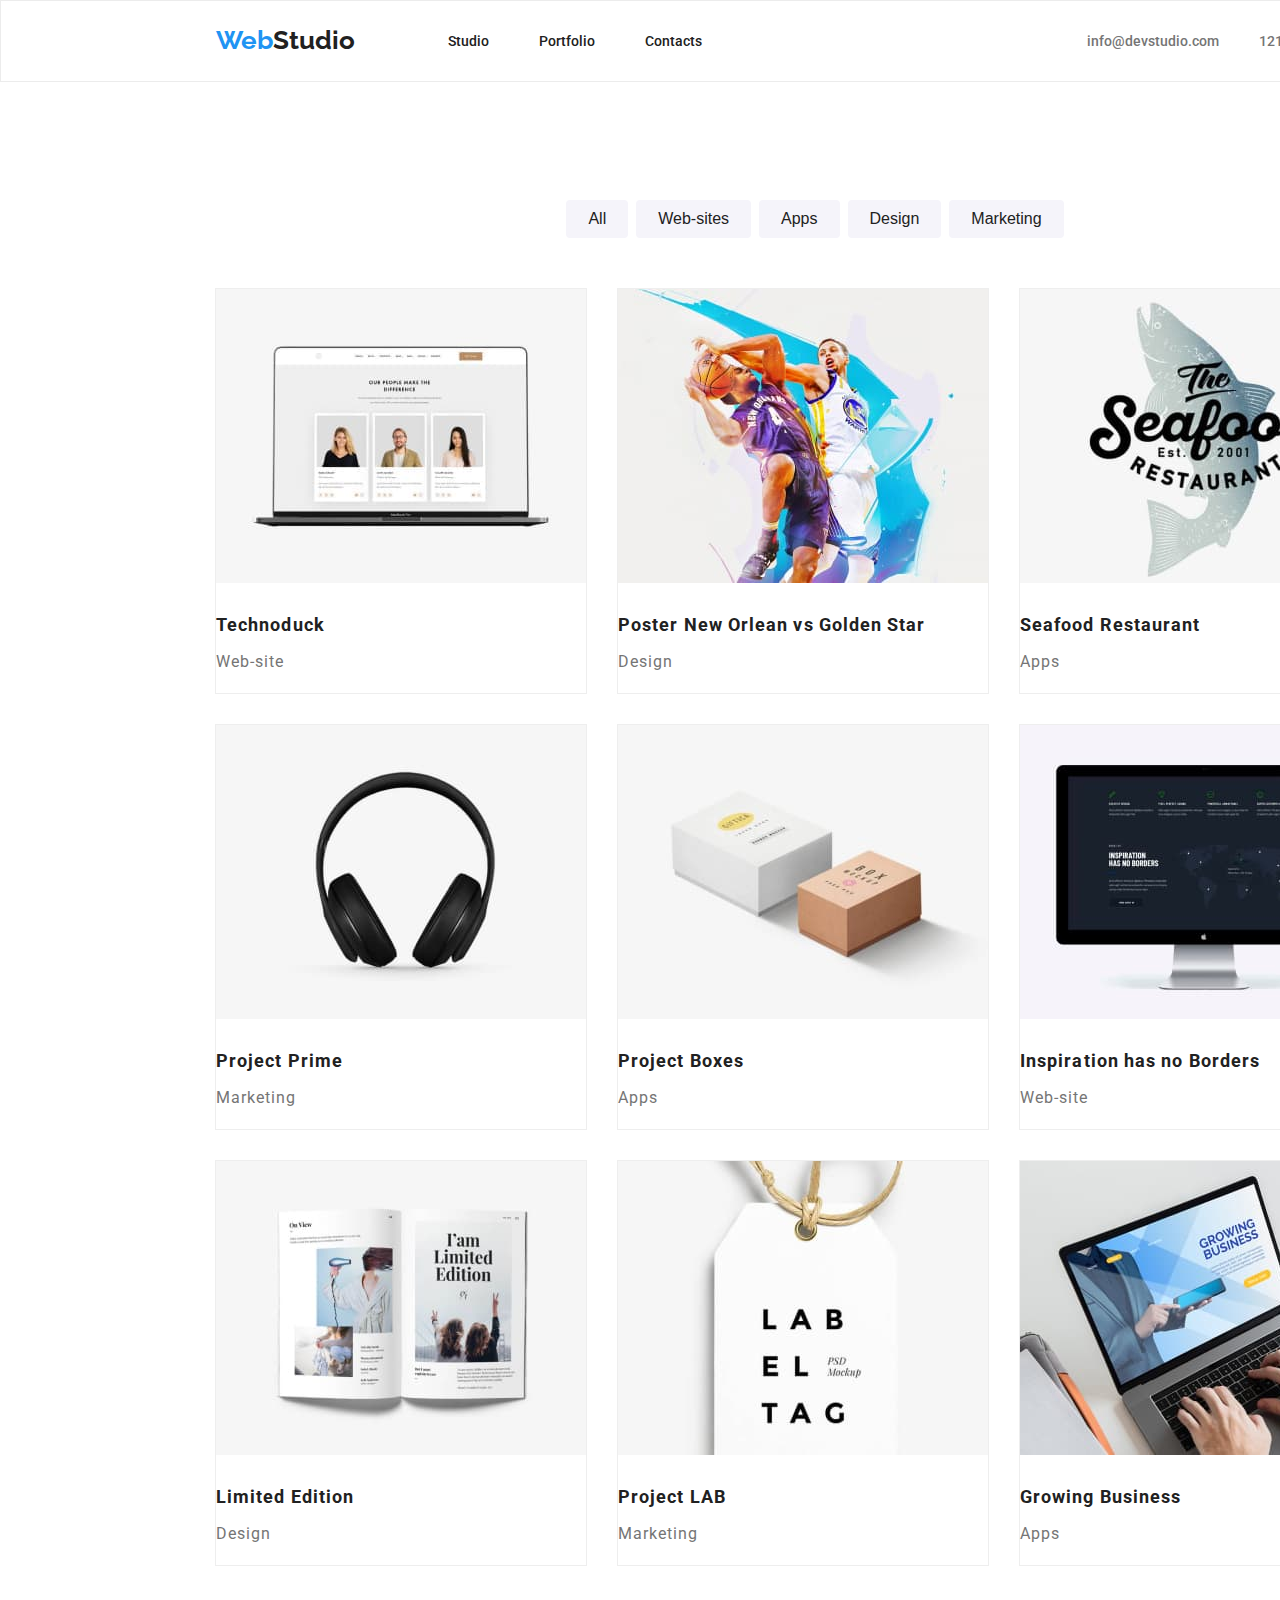
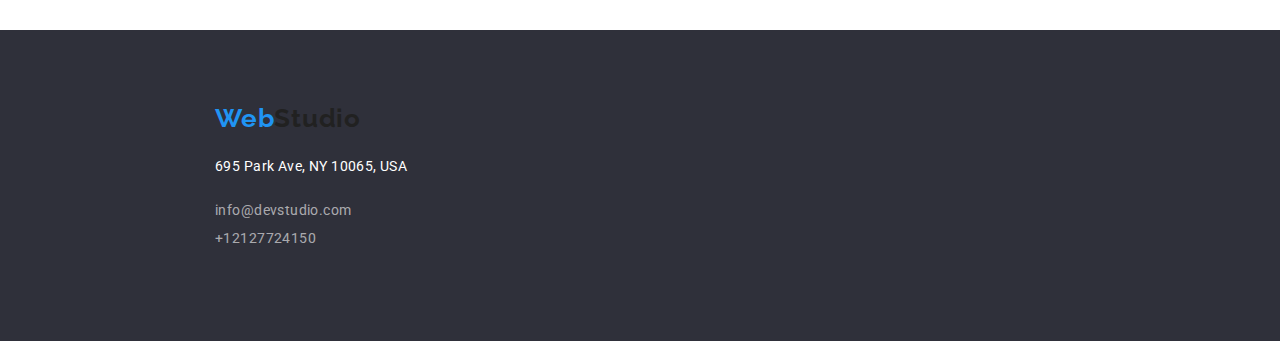
==== commit 26961586: "homework-3" ====
--- a/portofoliu.html
+++ b/portofoliu.html
@@ -7,7 +7,7 @@
     <link rel="preconnect" href="https://fonts.googleapis.com" />
     <link rel="preconnect" href="https://fonts.gstatic.com" crossorigin />
     <link
-      href="https://fonts.googleapis.com/css2?family=Roboto:ital,wght@0,100;0,300;0,400;0,500;0,700;0,900;1,100;1,300;1,400;1,500;1,700;1,900&display=swap"main
+      href="https://fonts.googleapis.com/css2?family=Roboto:ital,wght@0,100;0,300;0,400;0,500;0,700;0,900;1,100;1,300;1,400;1,500;1,700;1,900&display=swap"
       rel="stylesheet"
     />
     <link rel="preconnect" href="https://fonts.googleapis.com" />
@@ -16,11 +16,12 @@
       href="https://fonts.googleapis.com/css2?family=Raleway:ital,wght@0,100..900;1,100..900&display=swap"
       rel="stylesheet"
     />
+
+    <title>Document</title>
     <link
       rel="stylesheet"
       href="node_modules/modern-normalize/modern-normalize.css"
     />
-    <title>Document</title>
   </head>
 
   <body>
@@ -55,94 +56,93 @@
       </div>
     </header>
 
-    <main class="portofoliu-main" >
-      <!--buttons section-->
-    
-      <div>
-        <div class="container">
-      <section class="buttons">
-        <button type="button">All</button>
-        <button type="button">Web-sites</button>
-        <button type="button">Apps</button>
-        <button type="button">Design</button>
-        <button type="button">Marketing</button>
-      </section>
+    <!--buttons section-->
 
-      <!--images section-->
-      <section class="img">
-        <ul class="images">
-          <li class="img-p">
-            <img src="images/Technoduck.jpg" alt="laptop" width="150" />
-            <h5>Technoduck</h5>
-            <h6>Web-site</h6>
-          </li>
-          <li class="img-p">
-            <img
-              src="images/Poster-New-Orlean-vs-Golden-Star.jpg"
-              alt="poster"
-              width="150"
-            />
-            <h5>Poster New Orlean vs Golden Star</h5>
-            <h6>Design</h6>
-          </li>
-          <li class="img-p">
-            <img
-              src="images/Seafood-Restaurant.jpg"
-              alt="seafood-restaurant"
-              width="150"
-            />
-            <h5>Seafood Restaurant</h5>
-            <h6>Apps</h6>
-          </li>
-        
-        
-          <li class="img-p">
-            <img src="images/Project-Prime.jpg" alt="ear-phones" width="150" />
-            <h5>Project Prime</h5>
-            <h6>Marketing</h6>
-          </li>
-          <li class="img-p">
-            <img src="images/Project-Boxes.jpg" alt="two-boxex" width="150" />
-            <h5>Project Boxes</h5>
-            <h6>Apps</h6>
-          </li>
-          <li class="img-p">
-            <img
-              src="images/Inspiration-has-no-Borders.jpg"
-              alt="monitor-pc"
-              width="150"
-            />
-            <h5>Inspiration has no Borders</h5>
-            <h6>Web-site</h6>
-          </li>
-        
-        
-          <li class="img-p">
-            <img src="images/Limited-Edition.jpg" alt="book" width="150" />
-            <h5>Limited Edition</h5>
-            <h6>Design</h6>
-          </li>
-          <li class="img-p">
-            <img src="images/Project-LAB.jpg" alt="book-mark" width="150" />
-            <h5>Project LAB</h5>
-            <h6>Marketing</h6>
-          </li>
-          <li class="img-p">
-            <img
-              src="images/Growing-Business.jpg"
-              alt="laptop-description"
-              width="150"
-            />
-            <h5>Growing Business</h5>
-            <h6>Apps</h6>
-          </li>
-        </ul>
-         
-      </section>
+    <main class="portofoliu-main">
+      <div class="container">
+        <section class="buttons">
+          <button type="button">All</button>
+          <button type="button">Web-sites</button>
+          <button type="button">Apps</button>
+          <button type="button">Design</button>
+          <button type="button">Marketing</button>
+        </section>
+
+        <!--images section-->
+        <section class="img">
+          <ul class="images">
+            <li class="img-p">
+              <img src="images/Technoduck.jpg" alt="laptop" width="150" />
+              <h5>Technoduck</h5>
+              <h6>Web-site</h6>
+            </li>
+            <li class="img-p">
+              <img
+                src="images/Poster-New-Orlean-vs-Golden-Star.jpg"
+                alt="poster"
+                width="150"
+              />
+              <h5>Poster New Orlean vs Golden Star</h5>
+              <h6>Design</h6>
+            </li>
+            <li class="img-p">
+              <img
+                src="images/Seafood-Restaurant.jpg"
+                alt="seafood-restaurant"
+                width="150"
+              />
+              <h5>Seafood Restaurant</h5>
+              <h6>Apps</h6>
+            </li>
+
+            <li class="img-p">
+              <img
+                src="images/Project-Prime.jpg"
+                alt="ear-phones"
+                width="150"
+              />
+              <h5>Project Prime</h5>
+              <h6>Marketing</h6>
+            </li>
+            <li class="img-p">
+              <img src="images/Project-Boxes.jpg" alt="two-boxex" width="150" />
+              <h5>Project Boxes</h5>
+              <h6>Apps</h6>
+            </li>
+            <li class="img-p">
+              <img
+                src="images/Inspiration-has-no-Borders.jpg"
+                alt="monitor-pc"
+                width="150"
+              />
+              <h5>Inspiration has no Borders</h5>
+              <h6>Web-site</h6>
+            </li>
+
+            <li class="img-p">
+              <img src="images/Limited-Edition.jpg" alt="book" width="150" />
+              <h5>Limited Edition</h5>
+              <h6>Design</h6>
+            </li>
+            <li class="img-p">
+              <img src="images/Project-LAB.jpg" alt="book-mark" width="150" />
+              <h5>Project LAB</h5>
+              <h6>Marketing</h6>
+            </li>
+            <li class="img-p">
+              <img
+                src="images/Growing-Business.jpg"
+                alt="laptop-description"
+                width="150"
+              />
+              <h5>Growing Business</h5>
+              <h6>Apps</h6>
+            </li>
+          </ul>
+        </section>
       </div>
-     
     </main>
-  
+
     <!--footer section-->
     <footer class="footer">
       <div class="container">
--- a/.css/style.css
+++ b/.css/style.css
@@ -30,8 +30,9 @@
 
 .portofoliu-main {
   width: 1170px;
-    height: 1360px;
-    padding-bottom: 94px;
+  height: 1360px;
+  padding-bottom: 94px;
+  margin-bottom: 94px;
 }
 html {
   box-sizing: border-box;
@@ -47,11 +48,11 @@
 .header {
   width: 1600px;
   height: 80px;
+  border: 1px solid rgba(236, 236, 236, 1);
 }
 
 .header .container {
   display: flex;
-  justify-content: space-between;
   align-items: center;
 }
 .header__navigation {
@@ -76,7 +77,6 @@
   text-decoration: none;
   color: inherit;
 }
-
 .logo a {
   text-decoration: none;
   color: var(--blue);
@@ -172,8 +172,7 @@
   color: var(--white);
 }
 .button:focus {
-  
-box-shadow: 0 6px 6px var(--blue);
+  box-shadow: 0 6px 6px var(--blue);
 }
 
 .hero-section {
@@ -226,12 +225,10 @@
   padding-bottom: 94px;
   width: 1600px;
   height: 648px;
-  
 }
 .the-team ul {
   display: flex;
   gap: 30px;
-
 }
 .team {
   padding-top: 94px;
@@ -283,15 +280,13 @@
   background-color: var(--white);
 }
 
-
 .buttons {
   display: flex;
-      flex-direction: row;
-        justify-content: center;
-        padding-top: 94px;
-        padding-bottom: 50px;
-        gap: 8px;
-
+  flex-direction: row;
+  justify-content: center;
+  padding-top: 94px;
+  padding-bottom: 50px;
+  gap: 8px;
 }
 .buttons button {
   cursor: pointer;
@@ -314,20 +309,16 @@
 .buttons :focus {
   color: var(--white);
   background-color: var(--blue);
+  border: none;
 }
 .images {
   display: flex;
   gap: 30px;
   flex-wrap: wrap;
-  padding-bottom: 94px;
 }
 .img img {
   width: 370px;
   height: 294px;
-  
-}
-.img {
-  
 }
 
 .img h5 {
@@ -351,7 +342,7 @@
 .img-p {
   width: 370px;
   height: 404px;
-  border: 1px solid rgba(238, 238, 238, 1)
+  border: 1px solid rgba(238, 238, 238, 1);
 }
 .footer {
   width: 1600px;
@@ -363,7 +354,6 @@
   line-height: 16px;
   letter-spacing: 0.03em;
   padding-top: 60px;
- 
 }
 .footer__adr:hover,
 .footer__mail:hover,
@@ -396,7 +386,6 @@
   padding-top: 28px;
 }
 
-
 .footer__mail,
 .footer__tel {
   color: var(--another-color);
